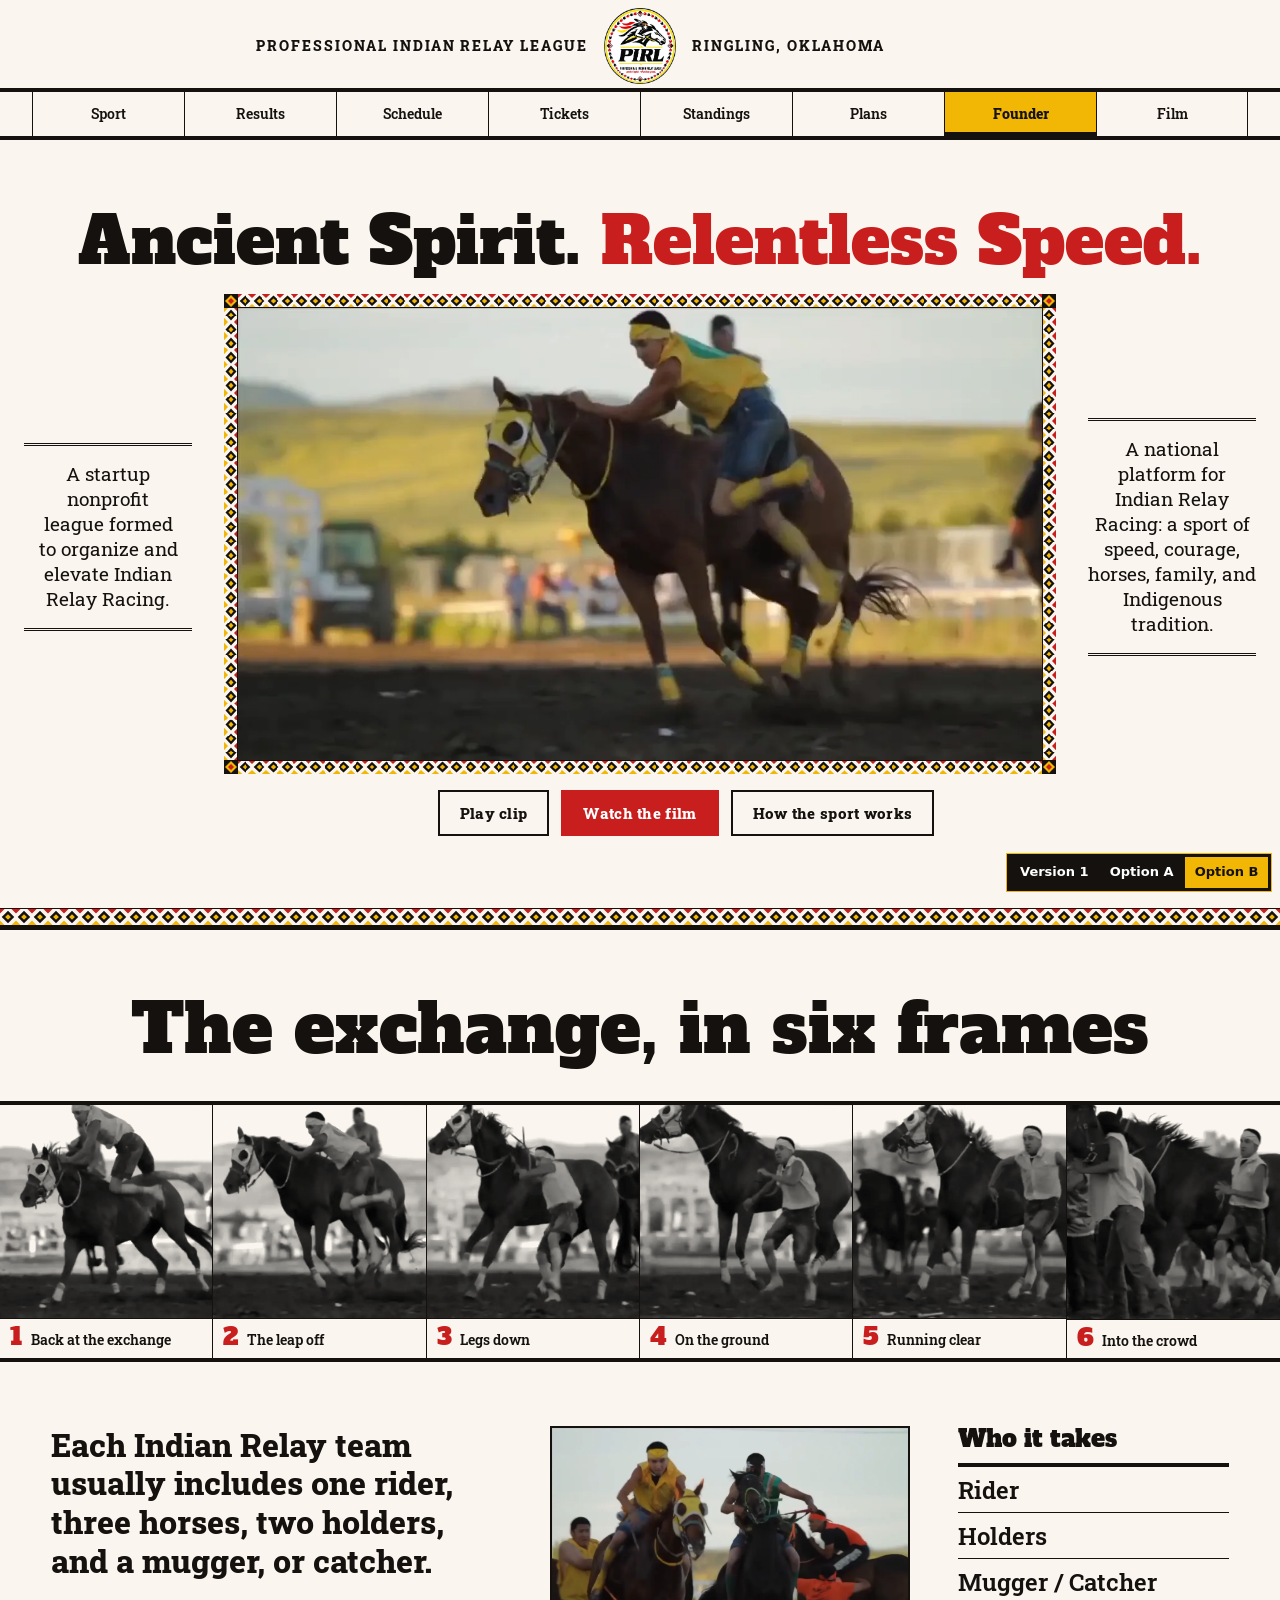
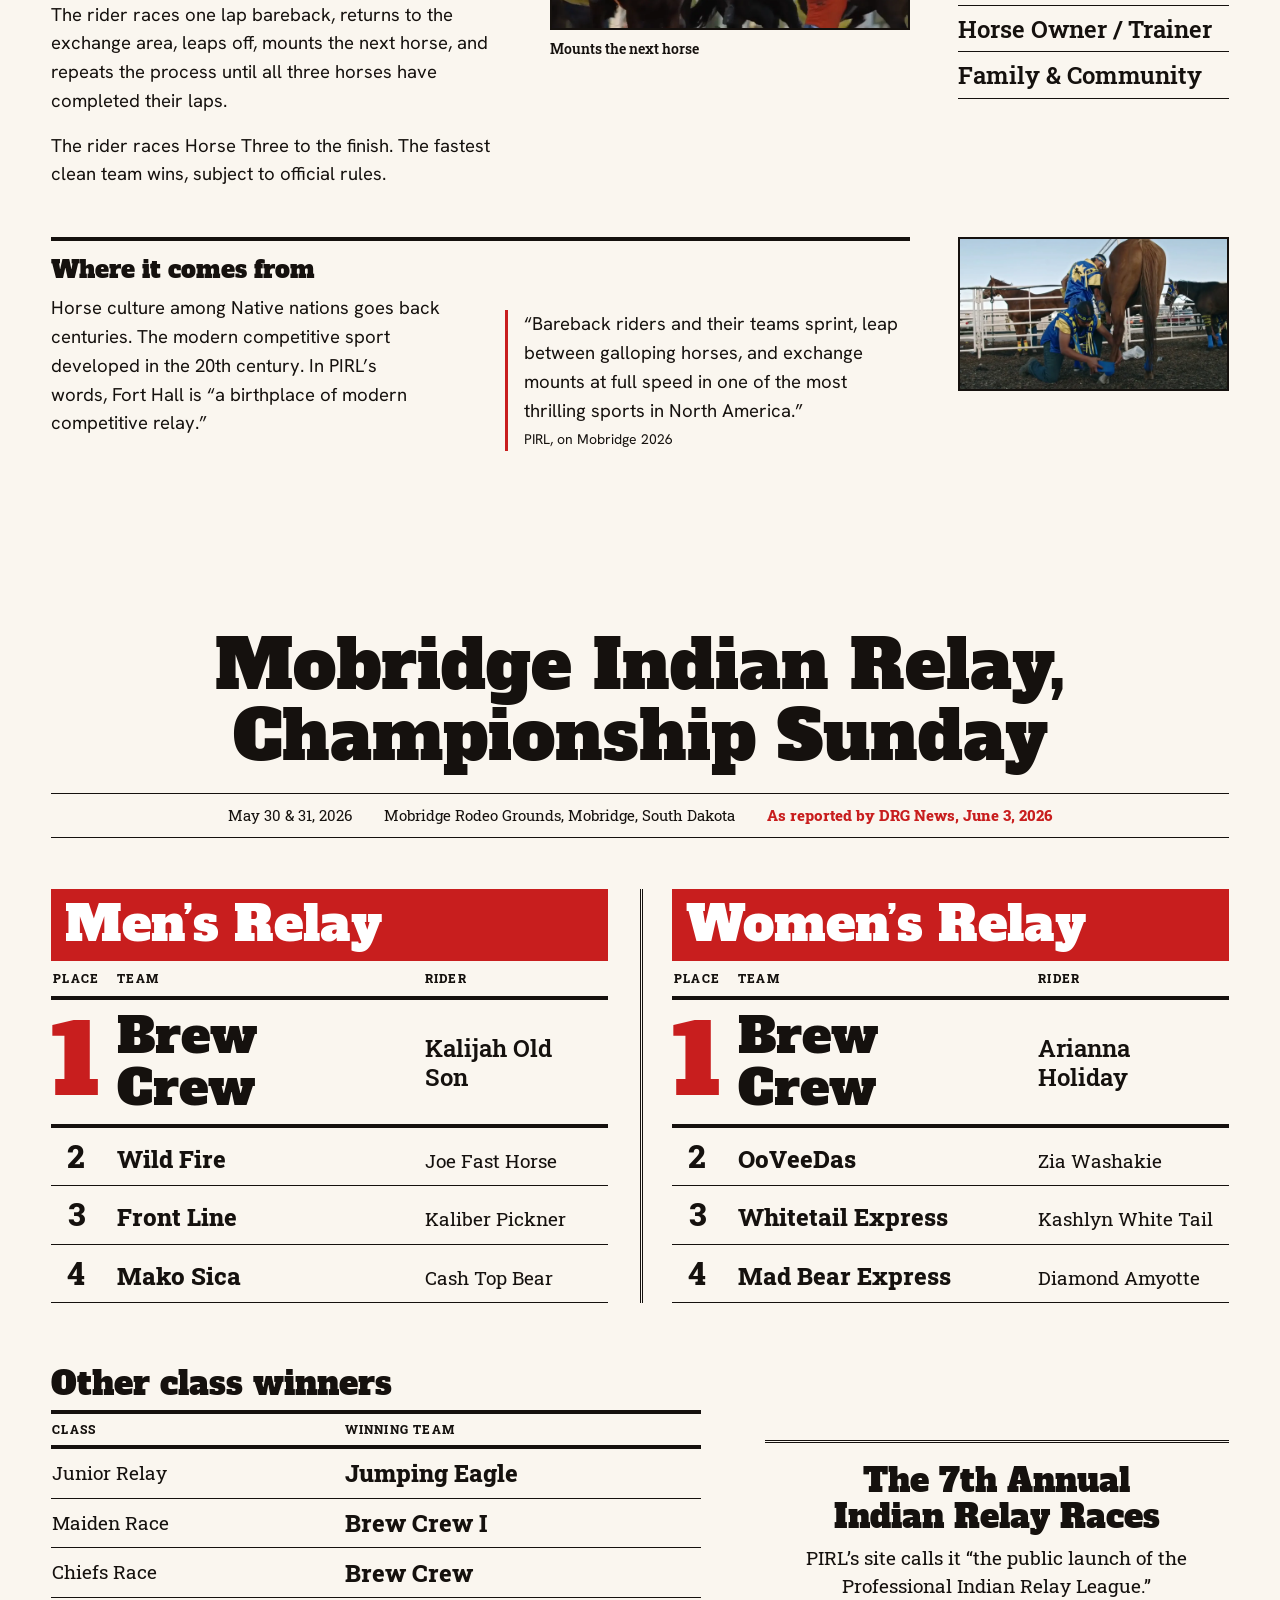
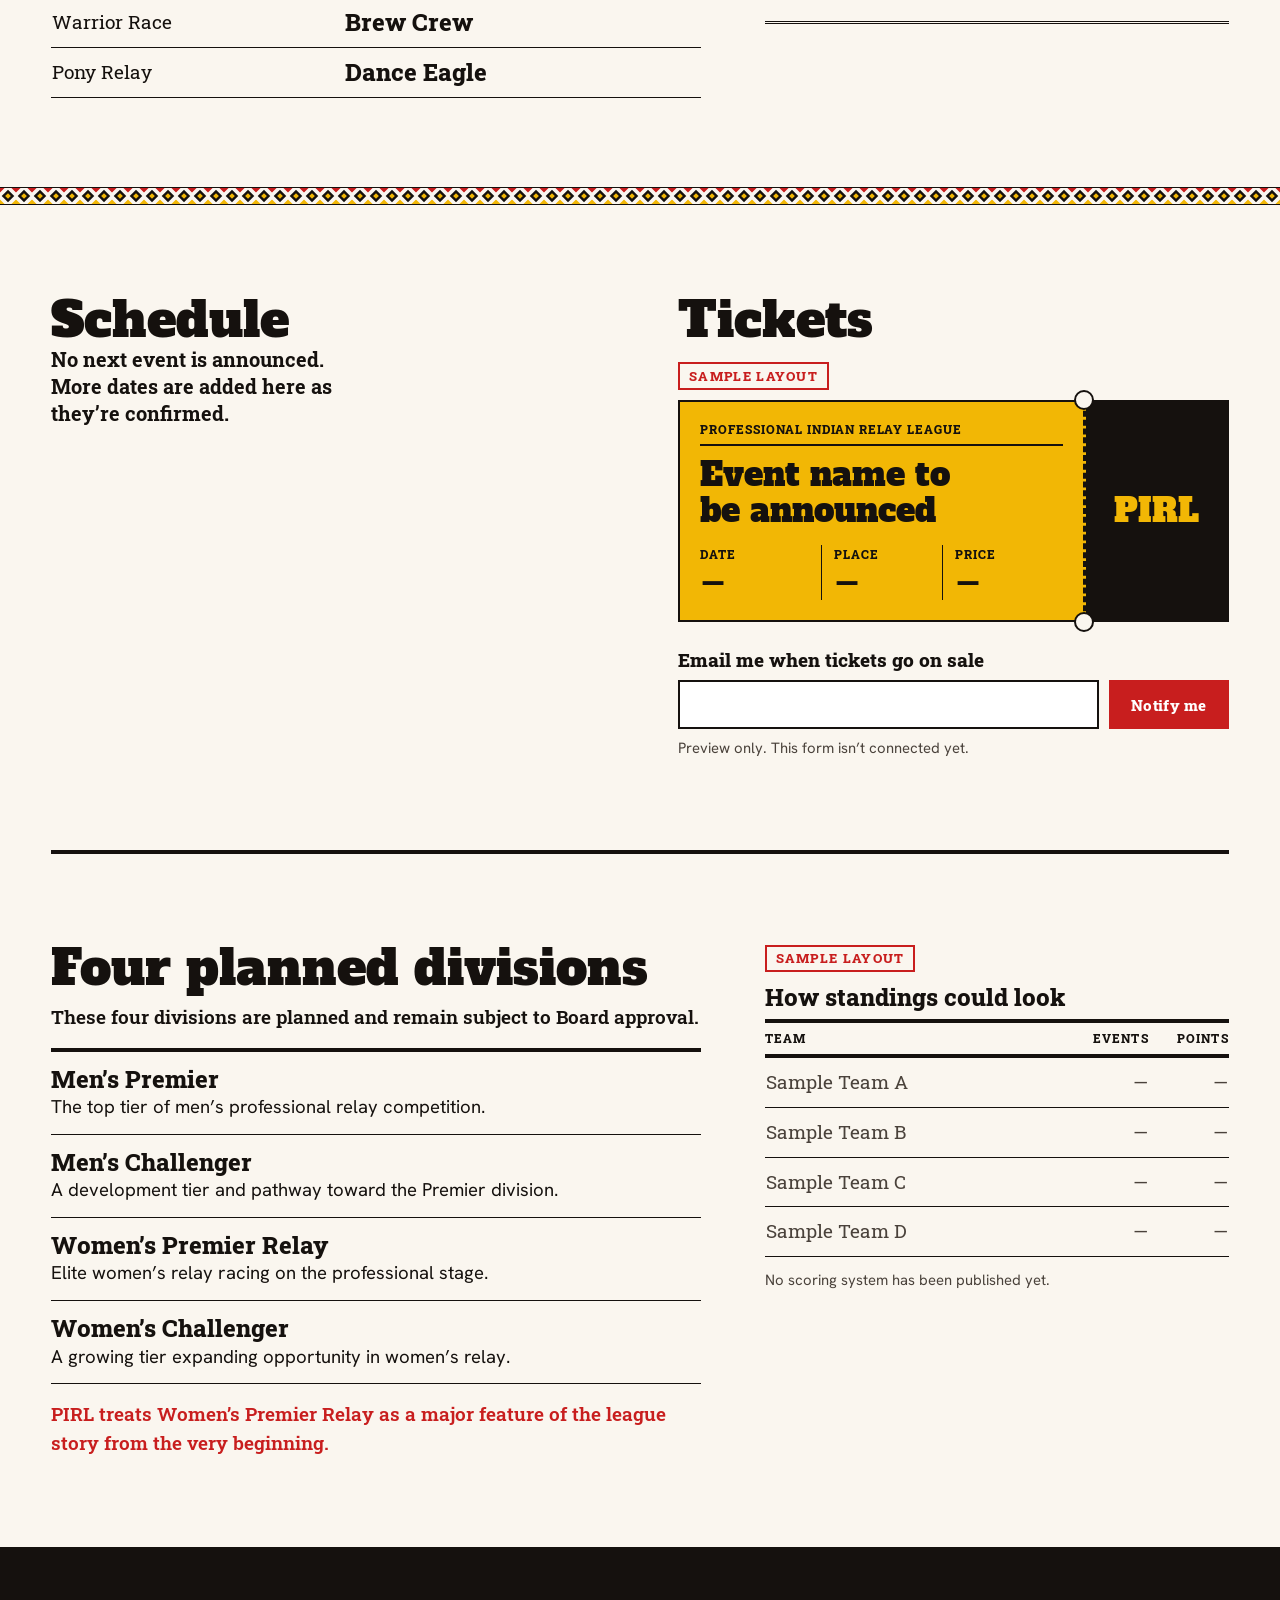
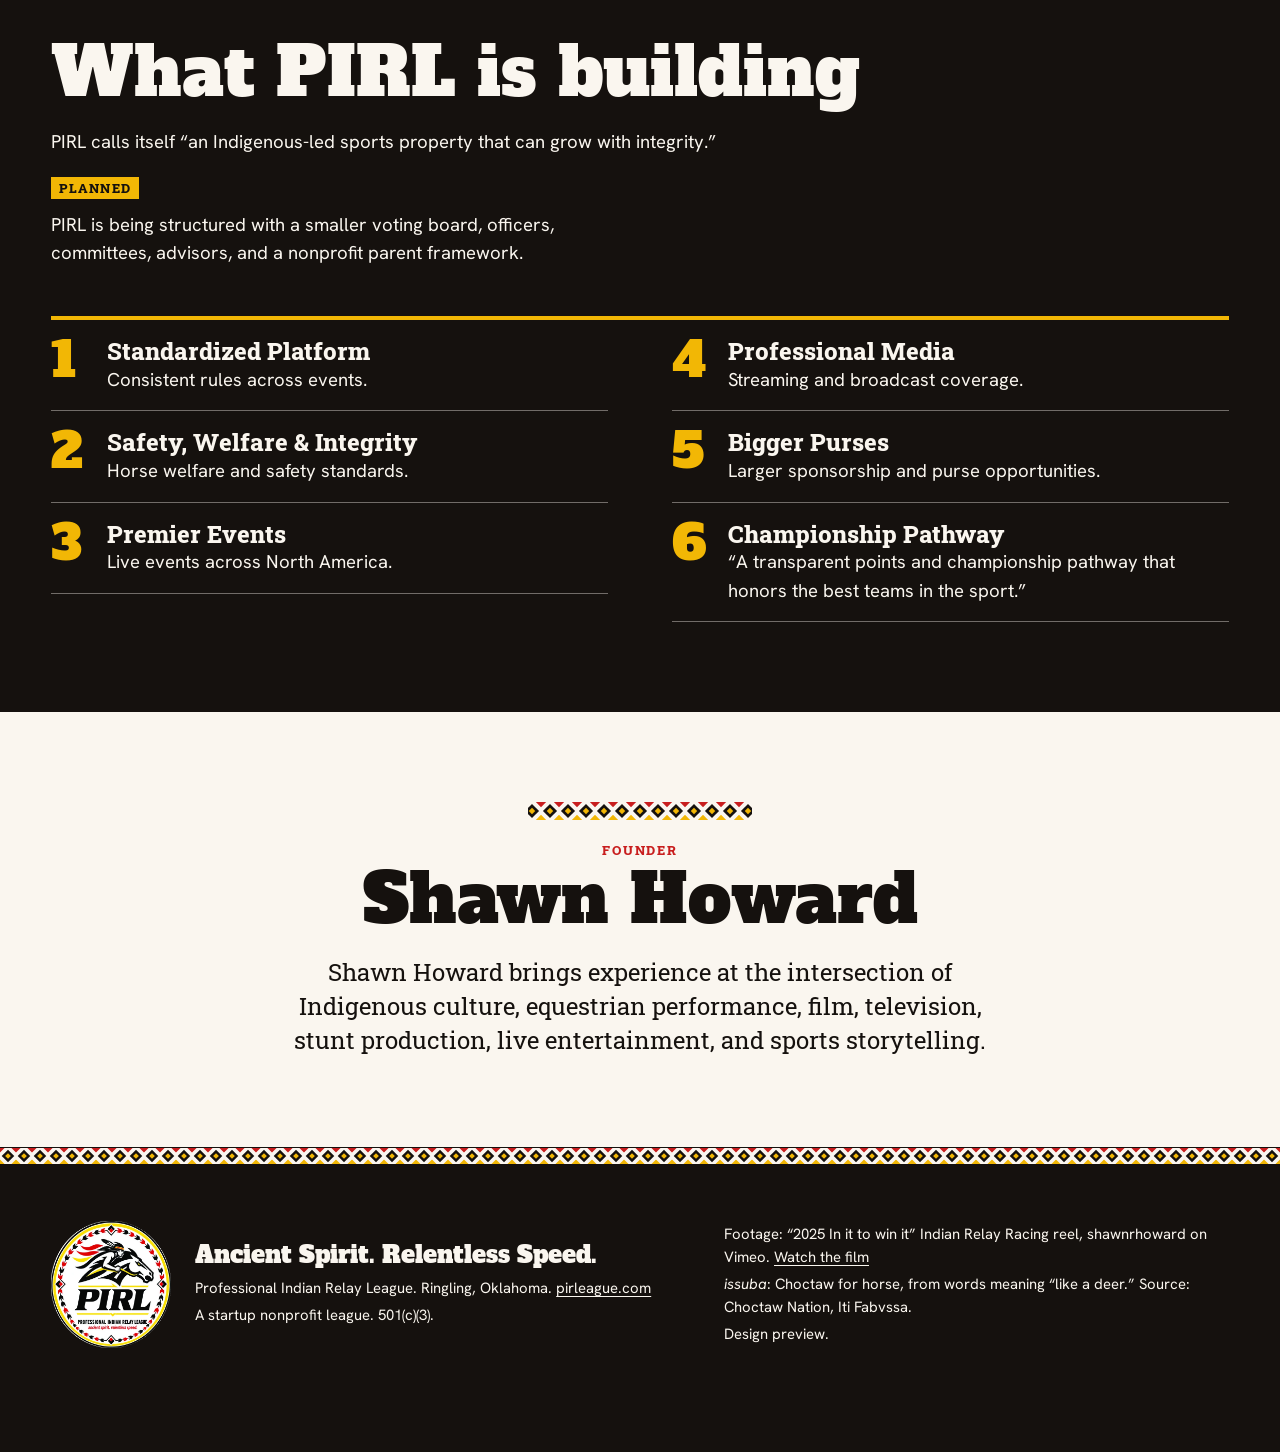
==== option-b/index.html @ 63fad1ff "Add PIRL homepage preview with three design directions - Add Version 1 with the exchange footage in " ====
<!doctype html>
<html lang="en">
<head>
  <meta charset="utf-8">
  <meta name="viewport" content="width=device-width, initial-scale=1">
  <title>Professional Indian Relay League (PIRL): Ancient Spirit. Relentless Speed.</title>
  <meta name="robots" content="noindex,nofollow">
  <meta name="description" content="A startup nonprofit league formed to organize and elevate Indian Relay Racing. Ringling, Oklahoma.">
  <meta name="theme-color" content="#FAF6EF">
  <link rel="preconnect" href="https://fonts.googleapis.com">
  <link rel="preconnect" href="https://fonts.gstatic.com" crossorigin>
  <link href="https://fonts.googleapis.com/css2?family=Alfa+Slab+One&family=Hanken+Grotesk:ital,wght@0,400;0,500;0,700;1,400&family=Roboto+Slab:wght@400;600;800&display=swap" rel="stylesheet">
  <link rel="preload" as="image" href="../assets/img/exchange-leap.webp" type="image/webp">
  <link rel="icon" href="../assets/img/pirl-logo.webp" type="image/webp">
<link rel="stylesheet" href="styles.css">
  <script src="main.js" defer></script>
</head>
<body>
  <a class="skip" href="#main">Skip to the program</a>

  <header class="masthead">
    <p class="masthead__side">Professional Indian Relay League</p>
    <img class="masthead__logo" src="../assets/img/pirl-logo.webp" width="466" height="492"
         alt="PIRL logo: a rider and horse at speed inside a round border of diamonds and chevrons">
    <p class="masthead__side">Ringling, Oklahoma</p>
  </header>

  <nav class="index" aria-label="In this program">
    <ul class="index__list">
      <li><a href="#sport">Sport</a></li>
      <li><a href="#results">Results</a></li>
      <li><a href="#dates">Schedule</a></li>
      <li><a href="#tickets">Tickets</a></li>
      <li><a href="#standings">Standings</a></li>
      <li><a href="#plans">Plans</a></li>
      <li><a href="#founder">Founder</a></li>
      <li><a href="https://vimeo.com/937372652" data-film>Film</a></li>
    </ul>
  </nav>

  <main id="main">

    <!-- HERO: poster. Headline on paper; the band is printed around the frame, never over the image. -->
    <section class="hero" aria-labelledby="hero-title">
      <h1 class="hero__title" id="hero-title">
        <span>Ancient Spirit.</span> <span>Relentless Speed.</span>
      </h1>

      <p class="hero__note hero__note--a">A startup nonprofit league formed to organize and elevate Indian Relay Racing.</p>

      <div class="hero__center">
        <figure class="plate">
          <div class="plate__image">
            <video id="hero-video" width="1280" height="720" muted playsinline preload="none"
                   poster="../assets/img/exchange-leap.webp"
                   data-src-720="../assets/video/exchange-720.mp4"
                   data-src-480="../assets/video/exchange-480.mp4"
                   aria-label="Silent slow-motion clip: a rider in gold leaps off a bay horse with yellow blinkers, runs through the handlers and rises on a fresh horse.">
            </video>
          </div>
        </figure>
        <div class="hero__actions">
          <button type="button" class="btn btn--line" id="video-toggle" hidden>Pause clip</button>
          <a class="btn btn--red" href="https://vimeo.com/937372652" data-film>Watch the film</a>
          <a class="btn btn--line" href="#sport">How the sport works</a>
        </div>
      </div>

      <p class="hero__note hero__note--b">A national platform for Indian Relay Racing: a sport of speed, courage, horses, family, and Indigenous tradition.</p>
    </section>

    <div class="band" aria-hidden="true"></div>

    <!-- SIGNATURE: chronophotography strip. Frames are all from one continuous shot (the cut falls after f16). -->
    <section class="sport" id="sport" aria-labelledby="sport-title">
      <div class="sport__head wrap">
        <h2 id="sport-title">The exchange, <span class="nowrap">in six frames</span></h2>
      </div>

      <ol class="strip" id="strip">
        <li class="strip__cell"><figure>
          <img src="../assets/img/seq/f01.webp" width="960" height="540" decoding="async"
               alt="Rider in a gold vest still on the bay horse, one leg lifting over its back.">
          <figcaption><b>1</b> Back at the exchange</figcaption></figure></li>
        <li class="strip__cell"><figure>
          <img src="../assets/img/seq/f03.webp" width="960" height="540" decoding="async"
               alt="Rider sliding down the near side of the moving horse, body against its shoulder.">
          <figcaption><b>2</b> The leap off</figcaption></figure></li>
        <li class="strip__cell"><figure>
          <img src="../assets/img/seq/f05.webp" width="960" height="540" decoding="async"
               alt="Rider below the horse’s back with both legs reaching for the track.">
          <figcaption><b>3</b> Legs down</figcaption></figure></li>
        <li class="strip__cell"><figure>
          <img src="../assets/img/seq/f08.webp" width="960" height="540" decoding="async"
               alt="Rider on the ground running beside the horse, a hand still near the rein.">
          <figcaption><b>4</b> On the ground</figcaption></figure></li>
        <li class="strip__cell"><figure>
          <img src="../assets/img/seq/f11.webp" width="960" height="540" decoding="async"
               alt="Rider running clear of the bay horse as handlers in gold vests fill the left of the frame.">
          <figcaption><b>5</b> Running clear</figcaption></figure></li>
        <li class="strip__cell"><figure>
          <img src="../assets/img/seq/f15.webp" width="960" height="540" decoding="async"
               alt="Rider running toward a group of handlers gripping another horse in the foreground.">
          <figcaption><b>6</b> Into the crowd</figcaption></figure></li>
      </ol>

      <div class="wrap sport__body">
        <div class="sport__text">
          <p class="lede">Each Indian Relay team usually includes one rider, three horses, two holders, and a mugger, or catcher.</p>
          <p>The rider races one lap bareback, returns to the exchange area, leaps off, mounts the next horse, and repeats the process until all three horses have completed their laps.</p>
          <p>The rider races Horse Three to the finish. The fastest clean team wins, subject to official rules.</p>
        </div>

        <figure class="sport__remount">
          <img src="../assets/img/exchange-remount.webp" width="1280" height="720" loading="lazy" decoding="async"
               alt="Rider in gold up on a fresh horse with handlers around the rider and a second team in green alongside.">
          <figcaption>Mounts the next horse</figcaption>
        </figure>

        <div class="roles">
          <h3>Who it takes</h3>
          <ul>
            <li>Rider</li>
            <li>Holders</li>
            <li>Mugger / Catcher</li>
            <li>Horse Owner / Trainer</li>
            <li>Family &amp; Community</li>
          </ul>
        </div>

        <figure class="sport__spot">
          <img src="../assets/img/handlers-wrap.webp" width="1280" height="720" loading="lazy" decoding="async"
               alt="Two handlers in blue and yellow wrapping a horse’s leg at the rails.">
        </figure>

        <div class="history">
          <h3>Where it comes from</h3>
          <p>Horse culture among Native nations goes back centuries. The modern competitive sport developed in the 20th century. In PIRL’s words, Fort Hall is “a birthplace of modern competitive relay.”</p>
        <blockquote class="sport__quote">
          <p>“Bareback riders and their teams sprint, leap between galloping horses, and exchange mounts at full speed in one of the most thrilling sports in North&nbsp;America.”</p>
          <footer>PIRL, on Mobridge 2026</footer>
        </blockquote>
        </div>
      </div>
    </section>

    <!-- RESULTS. PLACEHOLDER below: team and rider spellings need client confirmation. -->
    <section class="results" id="results" aria-labelledby="results-title">
      <div class="wrap">
        <h2 class="results__title" id="results-title"><span class="nowrap">Mobridge Indian Relay,</span> <span class="nowrap">Championship Sunday</span></h2>
        <p class="results__line">
          <span>May 30 &amp; 31, 2026</span>
          <span>Mobridge Rodeo Grounds, Mobridge, South&nbsp;Dakota</span>
          <strong>As reported by DRG News, June&nbsp;3,&nbsp;2026</strong>
        </p>

        <div class="form-grid">
          <!-- PLACEHOLDER: spellings need client confirmation -->
          <table class="form">
            <caption>Men’s Relay<span class="vh">, as reported by DRG News, June 3, 2026</span></caption>
            <thead><tr><th scope="col">Place</th><th scope="col">Team</th><th scope="col">Rider</th></tr></thead>
            <tbody>
              <tr class="form__win"><td>1</td><th scope="row">Brew Crew</th><td>Kalijah Old Son</td></tr>
              <tr><td>2</td><th scope="row">Wild Fire</th><td>Joe Fast Horse</td></tr>
              <tr><td>3</td><th scope="row">Front Line</th><td>Kaliber Pickner</td></tr>
              <tr><td>4</td><th scope="row">Mako Sica</th><td>Cash Top Bear</td></tr>
            </tbody>
          </table>

          <!-- PLACEHOLDER: spellings need client confirmation -->
          <table class="form">
            <caption>Women’s Relay<span class="vh">, as reported by DRG News, June 3, 2026</span></caption>
            <thead><tr><th scope="col">Place</th><th scope="col">Team</th><th scope="col">Rider</th></tr></thead>
            <tbody>
              <tr class="form__win"><td>1</td><th scope="row">Brew Crew</th><td>Arianna Holiday</td></tr>
              <tr><td>2</td><th scope="row">OoVeeDas</th><td>Zia Washakie</td></tr>
              <tr><td>3</td><th scope="row">Whitetail Express</th><td>Kashlyn White Tail</td></tr>
              <tr><td>4</td><th scope="row">Mad Bear Express</th><td>Diamond Amyotte</td></tr>
            </tbody>
          </table>
        </div>

        <div class="results__more">
          <!-- PLACEHOLDER: spellings need client confirmation -->
          <table class="classes">
            <caption>Other class winners<span class="vh">, as reported by DRG News, June 3, 2026</span></caption>
            <thead><tr><th scope="col">Class</th><th scope="col">Winning team</th></tr></thead>
            <tbody>
              <tr><th scope="row">Junior Relay</th><td>Jumping Eagle</td></tr>
              <tr><th scope="row">Maiden Race</th><td>Brew Crew I</td></tr>
              <tr><th scope="row">Chiefs Race</th><td>Brew Crew</td></tr>
              <tr><th scope="row">Warrior Race</th><td>Brew Crew</td></tr>
              <tr><th scope="row">Pony Relay</th><td>Dance Eagle</td></tr>
            </tbody>
          </table>
          <aside class="meet" aria-label="About the Mobridge event">
            <p class="meet__name">The 7th Annual Indian Relay&nbsp;Races</p>
            <p>PIRL’s site calls it “the public launch of the Professional Indian Relay&nbsp;League.”</p>
          </aside>
        </div>
      </div>
    </section>

    <div class="band" aria-hidden="true"></div>

    <div class="wrap card-row">
      <!-- SCHEDULE: no upcoming event exists. Mobridge lives under Results. -->
      <section class="dates" id="dates" aria-labelledby="dates-title">
        <h2 id="dates-title">Schedule</h2>
        <!-- PLACEHOLDER: no next event is announced -->
        <p class="dates__none">No next event is announced. More dates are added here as they’re confirmed.</p>
      </section>

      <section class="tickets" id="tickets" aria-labelledby="tickets-title">
        <h2 id="tickets-title">Tickets</h2>
        <p class="tag">Sample layout</p>
        <!-- PLACEHOLDER: ticket tiers and prices do not exist; this stub is layout only -->
        <div class="stub" role="group" aria-label="Sample ticket stub, layout only">
          <div class="stub__main">
            <p class="stub__league">Professional Indian Relay League</p>
            <p class="stub__event">Event name to be announced</p>
            <dl class="stub__fields">
              <div><dt>Date</dt><dd>—</dd></div>
              <div><dt>Place</dt><dd>—</dd></div>
              <div><dt>Price</dt><dd>—</dd></div>
            </dl>
          </div>
          <div class="stub__tear">
            <p class="stub__mark">PIRL</p>
          </div>
        </div>

        <!-- PLACEHOLDER: connect this form server-side, with reCAPTCHA v3 added alongside the honeypot -->
        <form class="notify" id="notify" action="#tickets">
          <label for="notify-email">Email me when tickets go on sale</label>
          <div class="notify__row">
            <input id="notify-email" name="email" type="email" autocomplete="email" inputmode="email" required aria-describedby="notify-note">
            <button class="btn btn--red" type="button" id="notify-send">Notify me</button>
          </div>
          <div class="hp" aria-hidden="true">
            <label for="notify-website">Leave this field empty</label>
            <input id="notify-website" name="website" type="text" tabindex="-1" autocomplete="off">
          </div>
          <p class="fine" id="notify-note">Preview only. This form isn’t connected yet.</p>
          <p class="notify__status" id="notify-status" role="status"></p>
        </form>
      </section>
    </div>

    <section class="standings" id="standings" aria-labelledby="standings-title">
      <div class="wrap standings__grid">
        <div class="standings__divs">
          <h2 id="standings-title">Four planned divisions</h2>
          <p class="standings__intro">These four divisions are planned and remain subject to Board approval.</p>
          <ul class="divisions">
            <li><strong>Men’s Premier</strong> The top tier of men’s professional relay competition.</li>
            <li><strong>Men’s Challenger</strong> A development tier and pathway toward the Premier division.</li>
            <li><strong>Women’s Premier Relay</strong> Elite women’s relay racing on the professional stage.</li>
            <li><strong>Women’s Challenger</strong> A growing tier expanding opportunity in women’s relay.</li>
          </ul>
          <p class="standings__feature">PIRL treats Women’s Premier Relay as a major feature of the league story from the very beginning.</p>
        </div>

        <div class="standings__sample">
          <p class="tag">Sample layout</p>
          <!-- PLACEHOLDER: no standings exist; sample teams and dashes only -->
          <table class="ledger">
            <caption>How standings could look</caption>
            <thead><tr><th scope="col">Team</th><th scope="col">Events</th><th scope="col">Points</th></tr></thead>
            <tbody>
              <tr><th scope="row">Sample Team A</th><td>—</td><td>—</td></tr>
              <tr><th scope="row">Sample Team B</th><td>—</td><td>—</td></tr>
              <tr><th scope="row">Sample Team C</th><td>—</td><td>—</td></tr>
              <tr><th scope="row">Sample Team D</th><td>—</td><td>—</td></tr>
            </tbody>
          </table>
          <p class="fine">No scoring system has been published yet.</p>
        </div>
      </div>
    </section>

    <section class="plans" id="plans" aria-labelledby="plans-title">
      <div class="wrap">
        <div class="plans__head">
          <h2 id="plans-title">What PIRL is building</h2>
          <p class="plans__lead">PIRL calls itself “an Indigenous-led sports property that can grow with&nbsp;integrity.”</p>
          <p class="stamp stamp--light">Planned</p>
          <p>PIRL is being structured with a smaller voting board, officers, committees, advisors, and a nonprofit parent framework.</p>
        </div>
        <ol class="card">
          <li><h3>Standardized Platform</h3><p>Consistent rules across events.</p></li>
          <li><h3>Safety, Welfare &amp; Integrity</h3><p>Horse welfare and safety standards.</p></li>
          <li><h3>Premier Events</h3><p>Live events across North America.</p></li>
          <li><h3>Professional Media</h3><p>Streaming and broadcast coverage.</p></li>
          <li><h3>Bigger Purses</h3><p>Larger sponsorship and purse opportunities.</p></li>
          <li><h3>Championship Pathway</h3><p>“A transparent points and championship pathway that honors the best teams in the sport.”</p></li>
        </ol>
      </div>
    </section>

    <section class="founder" id="founder" aria-labelledby="founder-title">
      <div class="wrap founder__inner">
        <div class="founder__rule" aria-hidden="true"></div>
        <p class="founder__role">Founder</p>
        <h2 id="founder-title">Shawn Howard</h2>
        <p class="founder__bio">Shawn Howard brings experience at the intersection of Indigenous culture, equestrian performance, film, television, stunt production, live entertainment, and sports storytelling.</p>
        <!-- PLACEHOLDER: founder heritage story, pending Shawn Howard's confirmation -->
      </div>
    </section>
  </main>

  <div class="band" aria-hidden="true"></div>

  <footer class="foot">
    <div class="wrap foot__grid">
      <img class="foot__logo" src="../assets/img/pirl-logo.webp" width="466" height="492" loading="lazy" decoding="async" alt="PIRL logo">
      <div>
        <p class="foot__tag">Ancient Spirit. Relentless Speed.</p>
        <p>Professional Indian Relay League. Ringling, Oklahoma. <a href="https://pirleague.com">pirleague.com</a></p>
        <!-- PLACEHOLDER: 501(c)(3) status per IRS record, needs client confirmation. Do not print EIN or PO box. -->
        <p>A startup nonprofit league. 501(c)(3).</p>
      </div>
      <div class="foot__credit">
        <p>Footage: “2025 In it to win it” Indian Relay Racing reel, shawnrhoward on Vimeo. <a href="https://vimeo.com/937372652" data-film>Watch the film</a></p>
        <!-- PLACEHOLDER: word and spelling need review by the Choctaw Nation language department or Shawn Howard -->
        <p><i lang="cho">issuba</i>: Choctaw for horse, from words meaning “like a deer.” Source: Choctaw Nation, Iti Fabvssa.</p>
        <p>Design preview.</p>
      </div>
    </div>
  </footer>

  <dialog class="film" id="film" aria-label="Film: 2025 In it to win it, Indian Relay Racing">
    <div class="film__box">
      <div class="film__bar">
        <p>2025 In it to win it “Indian Relay Racing”</p>
        <button type="button" class="film__close" id="film-close">Close film</button>
      </div>
      <div class="film__frame" id="film-frame"></div>
    </div>
  </dialog>
<!-- REMOVE AT LAUNCH: option switcher -->
<style class="pv-style">html{scroll-padding-bottom:6rem}.foot{padding-bottom:6.5rem}.pv-switch a:focus-visible{outline:2px solid #faf6ef;outline-offset:-2px;box-shadow:inset 0 0 0 4px #15110e}</style>
<nav class="pv-switch" aria-label="Design options" style="position:fixed;right:8px;bottom:8px;z-index:9999;display:flex;flex-wrap:wrap;gap:2px;max-width:calc(100vw - 16px);padding:3px;background:#15110e;border:1px solid #f2b705"><a href="../" style="color:#fff;background:transparent;padding:.45rem .6rem;min-height:24px;text-decoration:none;font:600 13px/1.3 system-ui,sans-serif">Version 1</a><a href="../option-a/" style="color:#fff;background:transparent;padding:.45rem .6rem;min-height:24px;text-decoration:none;font:600 13px/1.3 system-ui,sans-serif">Option A</a><a href="../option-b/" aria-current="page" style="color:#15110e;background:#f2b705;padding:.45rem .6rem;min-height:24px;text-decoration:none;font:600 13px/1.3 system-ui,sans-serif">Option B</a></nav>
<!-- /REMOVE AT LAUNCH -->
</body>
</html>
---- option-b/styles.css ----
/* PIRL Option B: The Race Program.
   One paper, one black, two spot inks. Nothing else. */

:root {
  --paper: #FAF6EF;
  --ink: #15110E;
  --red: #C81E1E;       /* 5.3:1 on paper */
  --gold: #F2B705;
  --ink-2: #4A423B;     /* secondary text, 8.9:1 on paper */

  --display: 'Alfa Slab One', Rockwell, 'Roboto Slab', Georgia, serif;
  --slab: 'Roboto Slab', Rockwell, Georgia, serif;
  --sans: 'Hanken Grotesk', system-ui, -apple-system, 'Segoe UI', sans-serif;

  --step--1: clamp(.875rem, .85rem + .1vw, .9375rem);
  --step-0: clamp(1.0625rem, 1rem + .2vw, 1.1875rem);
  --step-1: clamp(1.25rem, 1.15rem + .4vw, 1.5rem);
  --step-2: clamp(1.5rem, 1.3rem + .9vw, 2.125rem);
  --step-3: clamp(2rem, 1.5rem + 2vw, 3.25rem);
  --step-4: clamp(2.25rem, 1.4rem + 3.6vw, 5.5rem);

  --gutter: clamp(1.25rem, 4vw, 3.5rem);
  --section: clamp(3.5rem, 7vw, 6.5rem);
  --rule: 1px solid var(--ink);
  --rule-heavy: 4px solid var(--ink);

  --band: 14px;
  --head-h: 0px;
  --focus: var(--ink);

  /* Band tile: 28 x 28, repeats along the edge. Half-diamonds meet at the tile seams. */
  --tile: url("data:image/svg+xml,%3Csvg xmlns='http://www.w3.org/2000/svg' width='28' height='28'%3E%3Cpath fill='%23C81E1E' d='M0 0h8L0 8zM28 0h-8l8 8z'/%3E%3Cpath fill='%23F2B705' d='M0 28h8l-8-8zM28 28h-8l8-8z'/%3E%3Cpath fill='%2315110E' d='M14 3l11 11-11 11L3 14z'/%3E%3Cpath fill='%23F2B705' d='M14 9l5 5-5 5-5-5z'/%3E%3C/svg%3E");

  /* Same vocabulary as a 9-slice for border-image: corners, then edges (84 x 84). */
  --frame: url("data:image/svg+xml,%3Csvg xmlns='http://www.w3.org/2000/svg' xmlns:x='http://www.w3.org/1999/xlink' width='84' height='84' viewBox='0 0 84 84'%3E%3Cdefs%3E%3Cg id='t'%3E%3Cpath fill='%23C81E1E' d='M0 0h8L0 8zM28 0h-8l8 8z'/%3E%3Cpath fill='%23F2B705' d='M0 28h8l-8-8zM28 28h-8l8-8z'/%3E%3Cpath fill='%2315110E' d='M14 3l11 11-11 11L3 14z'/%3E%3Cpath fill='%23F2B705' d='M14 9l5 5-5 5-5-5z'/%3E%3C/g%3E%3Cg id='c'%3E%3Cpath fill='%2315110E' d='M0 0h28v28H0z'/%3E%3Cpath fill='%23F2B705' d='M14 2l12 12-12 12L2 14z'/%3E%3Cpath fill='%23C81E1E' d='M14 8l6 6-6 6-6-6z'/%3E%3C/g%3E%3C/defs%3E%3Cuse href='%23c'/%3E%3Cuse href='%23c' x='56'/%3E%3Cuse href='%23c' y='56'/%3E%3Cuse href='%23c' x='56' y='56'/%3E%3Cuse href='%23t' x='28'/%3E%3Cuse href='%23t' x='28' y='56'/%3E%3Cuse href='%23t' transform='translate(28 28) rotate(90)'/%3E%3Cuse href='%23t' transform='translate(84 28) rotate(90)'/%3E%3C/svg%3E");
}

*, *::before, *::after { box-sizing: border-box; }

html {
  -webkit-text-size-adjust: 100%;
  scroll-padding-top: 1rem;
}
html:has(dialog[open]) { overflow: hidden; }

@media (prefers-reduced-motion: no-preference) {
  html { scroll-behavior: smooth; }
}

body {
  margin: 0;
  background: var(--paper);
  color: var(--ink);
  font-family: var(--sans);
  font-size: var(--step-0);
  line-height: 1.55;
  font-synthesis: none;
  -webkit-font-smoothing: antialiased;
}

[hidden] { display: none !important; }

img, video { display: block; max-width: 100%; height: auto; }
h1, h2, h3, p, dl, dd, ul, ol, figure, blockquote { margin: 0; padding: 0; }
ul, ol { list-style: none; }
table { border-collapse: collapse; width: 100%; }
th { font-weight: inherit; text-align: left; }
p { text-wrap: pretty; }

h1, h2 {
  font-family: var(--display);
  font-weight: 400;
  line-height: 1.04;
  text-wrap: balance;
}

a { color: inherit; text-underline-offset: .18em; }

:focus-visible {
  outline: 3px solid var(--focus);
  outline-offset: 3px;
  border-radius: 1px;
}

.wrap {
  width: min(100% - 2 * var(--gutter), 1680px);
  margin-inline: auto;
}

.vh {
  position: absolute;
  width: 1px; height: 1px;
  overflow: hidden;
  clip-path: inset(50%);
  white-space: nowrap;
}

@media (min-width: 40rem) { .nowrap { white-space: nowrap; } }

.skip {
  position: absolute;
  left: 50%;
  top: .5rem;
  z-index: 20;
  transform: translate(-50%, -200%);
  padding: .75rem 1.25rem;
  background: var(--ink);
  color: var(--paper);
  font-weight: 700;
}
.skip:focus { transform: translate(-50%, 0); }

/* ---------- Printed furniture ---------- */

.band {
  height: 18px;
  background: var(--tile) left center / auto 100% repeat-x;
  background-repeat: round no-repeat;
  border-block: var(--rule);
}

.tag {
  display: inline-block;
  padding: .1rem .55rem;
  border: 2px solid var(--red);
  color: var(--red);
  font-family: var(--slab);
  font-size: .8125rem;
  font-weight: 800;
  letter-spacing: .1em;
  text-transform: uppercase;
}

.stamp {
  display: inline-block;
  padding: .05rem .5rem;
  background: var(--ink);
  color: var(--paper);
  font-family: var(--slab);
  font-size: .8125rem;
  font-weight: 800;
  letter-spacing: .1em;
  text-transform: uppercase;
}

.fine {
  font-size: var(--step--1);
  color: var(--ink-2);
}

.btn {
  display: inline-flex;
  align-items: center;
  justify-content: center;
  min-height: 46px;
  padding: .5rem 1.25rem;
  border: 2px solid var(--ink);
  background: transparent;
  color: var(--ink);
  font-family: var(--slab);
  font-size: .9375rem;
  font-weight: 800;
  letter-spacing: .02em;
  text-decoration: none;
  cursor: pointer;
  transition: background-color 150ms ease, color 150ms ease;
}
.btn--line:hover { background: var(--ink); color: var(--paper); }
.btn--red { background: var(--red); border-color: var(--red); color: #fff; }
.btn--red:hover { background: var(--ink); border-color: var(--ink); }

/* ---------- Masthead and index ---------- */

.masthead {
  display: grid;
  grid-template-columns: 1fr auto 1fr;
  align-items: center;
  gap: 1rem;
  padding: .75rem var(--gutter) .5rem;
}
.masthead__logo { width: 72px; height: auto; }
.masthead__side {
  font-family: var(--slab);
  font-size: .75rem;
  font-weight: 800;
  line-height: 1.25;
  letter-spacing: .08em;
  text-transform: uppercase;
  text-wrap: balance;
}
.masthead__side:first-child { text-align: right; }

.index {
  border-block: var(--rule-heavy);
  background: var(--paper);
}
.index__list {
  display: grid;
  grid-template-columns: repeat(4, 1fr);
}
.index a {
  display: flex;
  align-items: center;
  justify-content: center;
  min-height: 44px;
  padding-inline: .25rem;
  font-family: var(--slab);
  font-size: .875rem;
  font-weight: 600;
  text-decoration: none;
  transition: background-color 150ms ease, color 150ms ease;
}
.index li + li { border-inline-start: var(--rule); }
.index li:nth-child(5) { border-inline-start: 0; }
.index li:nth-child(n+5) { border-block-start: var(--rule); }
.index a:hover { background: var(--ink); color: var(--paper); }
.index a[aria-current] { background: var(--gold); box-shadow: inset 0 -4px 0 var(--ink); font-weight: 800; }
.index a[aria-current]:hover { background: var(--ink); }
.index a:focus-visible { outline-offset: -5px; }
.index a:hover:focus-visible { outline-color: var(--gold); }

/* ---------- Hero poster ---------- */

.hero {
  --plate-w: 100%;
  display: grid;
  justify-items: center;
  align-content: center;
  gap: 1rem;
  min-height: min(100vh - var(--head-h), 1000px - var(--head-h));
  min-height: calc(min(100svh, 1000px) - var(--head-h));
  padding: 1.25rem var(--gutter) 1.5rem;
  text-align: center;
}

.hero__title {
  font-size: max(2.25rem, 9.6vw);
  line-height: 1.02;
}
.hero__title span { display: block; }
.hero__title span:last-child { color: var(--red); }

.hero__note {
  max-width: 34ch;
  font-size: var(--step-0);
  line-height: 1.4;
  font-family: var(--slab);
  text-wrap: balance;
}

.hero__center { width: 100%; display: grid; justify-items: center; gap: 1rem; }

/* Band sits in the border box, the image in the content box: it cannot cross the picture. */
.plate {
  width: var(--plate-w);
  max-width: calc(1280px + 2 * var(--band));
  border: var(--band) solid var(--ink);
  border-image: var(--frame) 28 round;
}
.plate__image {
  background: #0b0908;
  aspect-ratio: 16 / 9;
  outline: 1px solid var(--ink);
}
.plate video {
  width: 100%;
  height: 100%;
  object-fit: cover;
}

.hero__actions {
  display: flex;
  flex-wrap: wrap;
  justify-content: center;
  gap: .625rem;
}
.hero__actions .btn { flex: 0 1 auto; }

/* ---------- Results ---------- */

.results { padding-block: var(--section); }

.results__title {
  font-size: max(2rem, min(6.9vw, 2.5rem));
  text-align: center;
}

.results__line {
  display: flex;
  flex-wrap: wrap;
  justify-content: center;
  gap: .25rem 2rem;
  margin-block: 1.25rem clamp(2rem, 4vw, 3.5rem);
  padding-block: .625rem;
  border-block: var(--rule);
  font-family: var(--slab);
  font-size: var(--step--1);
  text-align: center;
}
.results__line strong { font-weight: 800; color: var(--red); }

.form-grid {
  display: grid;
  gap: clamp(2rem, 4vw, 3rem);
}

.form { font-family: var(--slab); }
.form caption {
  padding: .5rem .875rem .625rem;
  background: var(--red);
  color: #fff;
  font-family: var(--display);
  font-size: var(--step-3);
  line-height: 1.1;
  text-align: left;
}
.form thead th {
  padding: .5rem .5rem;
  border-block-end: var(--rule-heavy);
  font-size: .75rem;
  font-weight: 800;
  letter-spacing: .1em;
  text-transform: uppercase;
}
.form thead th:first-child { width: 3.25rem; padding-inline-start: 0; text-align: center; }
.form tbody td, .form tbody th {
  padding: .75rem .5rem;
  border-block-end: var(--rule);
  vertical-align: baseline;
  font-size: var(--step-0);
}
.form tbody td:first-child {
  padding-inline-start: 0;
  text-align: center;
  font-weight: 800;
  font-size: var(--step-2);
  line-height: 1;
}
.form tbody th { font-weight: 800; font-size: var(--step-1); line-height: 1.2; }
.form tbody td:last-child { line-height: 1.25; }

.form__win td:first-child {
  font-family: var(--display);
  font-size: clamp(3.25rem, 2rem + 5vw, 6.5rem) !important;
  color: var(--red);
}
.form .form__win th {
  font-family: var(--display);
  font-weight: 400;
  font-size: var(--step-3);
  line-height: 1.05;
}
.form .form__win td:last-child { font-size: var(--step-1); font-weight: 600; }
.form .form__win > * { border-block-end: var(--rule-heavy); vertical-align: middle; padding-block: .625rem; }

.results__more {
  display: grid;
  gap: 2.5rem;
  margin-block-start: clamp(2.5rem, 5vw, 4rem);
}

.classes caption {
  padding-block-end: .5rem;
  font-family: var(--display);
  font-size: var(--step-2);
  line-height: 1.1;
  text-align: left;
}
.classes thead th {
  padding-block: .375rem;
  border-block: var(--rule-heavy);
  font-family: var(--slab);
  font-size: .75rem;
  font-weight: 800;
  letter-spacing: .1em;
  text-transform: uppercase;
}
.classes tbody th, .classes tbody td {
  padding-block: .625rem;
  padding-inline-end: 1rem;
  border-block-end: var(--rule);
  font-family: var(--slab);
}
.classes tbody td { font-weight: 800; font-size: var(--step-1); line-height: 1.2; }
.classes th:first-child { width: 48%; }

.meet {
  align-self: center;
  padding-block: 1.25rem;
  border-block: 3px double var(--ink);
  text-align: center;
  font-family: var(--slab);
}
.meet__name {
  margin-block-end: .5rem;
  font-family: var(--display);
  font-size: var(--step-2);
  line-height: 1.12;
  text-wrap: balance;
}

/* ---------- Sport and the chronophotography strip ---------- */

.sport { padding-block-end: var(--section); border-block-start: var(--rule-heavy); }

.sport__head { padding-block: clamp(2.5rem, 5vw, 4rem) clamp(1.5rem, 3vw, 2.25rem); }
.sport__head h2 { font-size: var(--step-4); text-align: center; }

.strip {
  display: grid;
  grid-template-columns: repeat(2, 1fr);
  width: min(100%, 1920px);
  margin-inline: auto;
  border-block: var(--rule-heavy);
}
.strip__cell { border-inline-end: var(--rule); border-block-end: var(--rule); }
.strip__cell:nth-child(2n) { border-inline-end: 0; }
.strip__cell:nth-last-child(-n+2) { border-block-end: 0; }

/* Printed as one ink on the paper: grayscale multiplied down, same crop on every frame. */
.strip img {
  width: 100%;
  height: auto;
  aspect-ratio: 1;
  object-fit: cover;
  object-position: 60% 50%;
  filter: grayscale(1) brightness(1.18) contrast(1.08);
  mix-blend-mode: multiply;
}
.strip figcaption {
  display: flex;
  align-items: baseline;
  gap: .5rem;
  padding: .375rem .625rem .5rem;
  border-block-start: var(--rule);
  font-family: var(--slab);
  font-size: .875rem;
  font-weight: 600;
  line-height: 1.25;
}
.strip b {
  font-family: var(--display);
  font-size: 1.5rem;
  font-weight: 400;
  line-height: 1;
  color: var(--red);
}

/* Hard cuts, like a shutter: main.js clears this one frame at a time. */
.strip__cell.is-waiting img { opacity: 0; }

.sport__body {
  display: grid;
  gap: clamp(2rem, 4vw, 3rem);
  margin-block-start: clamp(2.5rem, 5vw, 4rem);
}

.sport__text p { max-width: 62ch; }
.sport__text p + p { margin-block-start: 1rem; }
.sport__text .lede {
  max-width: 28ch;
  margin-block-end: 1.25rem;
  font-family: var(--slab);
  font-size: var(--step-2);
  font-weight: 800;
  line-height: 1.2;
  text-wrap: balance;
}

.sport__remount figcaption {
  padding-block-start: .5rem;
  font-family: var(--slab);
  font-size: .875rem;
  font-weight: 600;
}
.sport__remount img { border: 2px solid var(--ink); }

.roles h3, .history h3 {
  margin-block-end: .625rem;
  font-family: var(--display);
  font-size: var(--step-1);
  font-weight: 400;
  line-height: 1.15;
}
.roles ul { border-block-start: var(--rule-heavy); }
.roles li {
  padding-block: .5rem;
  border-block-end: var(--rule);
  font-family: var(--slab);
  font-size: var(--step-1);
  font-weight: 600;
  line-height: 1.25;
}

/* Spot plate: grayscale printed over solid gold. */
.sport__spot { background: var(--gold); border: 2px solid var(--ink); }
.sport__spot img {
  width: 100%;
}

.history p { max-width: 58ch; }
.history h3 { padding-block-end: .625rem; border-block-end: var(--rule-heavy); }
.issuba {
  margin-block-start: 1rem;
  font-size: var(--step--1);
  color: var(--ink-2);
}

/* ---------- Dates and tickets ---------- */

.card-row {
  display: grid;
  gap: var(--section);
  padding-block: var(--section);
}

.dates h2, .tickets h2, .standings h2 { font-size: var(--step-3); }

.dates__past {
  display: grid;
  gap: .25rem;
  margin-block-start: 1rem;
  padding-block: 1rem;
  border-block: var(--rule-heavy);
  font-family: var(--slab);
}
.dates__past dt { font-weight: 800; font-size: var(--step-1); color: var(--red); line-height: 1.2; }
.dates__past dd { display: grid; justify-items: start; gap: .125rem; }
.dates__past strong { font-family: var(--display); font-weight: 400; font-size: var(--step-2); line-height: 1.12; text-wrap: balance; }
.dates__past .stamp { margin-block-start: .5rem; }

.dates__quote {
  margin-block: 1.25rem;
  max-width: 54ch;
}
.dates__quote footer { margin-block-start: .25rem; font-size: var(--step--1); color: var(--ink-2); }

.dates__next {
  padding-block-start: 1rem;
  border-block-start: var(--rule);
  font-family: var(--slab);
}
.dates__next dl { display: flex; flex-wrap: wrap; gap: 0 1.5rem; margin-block: .5rem .25rem; font-weight: 600; }
.dates__next .fine { font-family: var(--sans); }

.tickets .tag { display: table; margin-block: 1rem .625rem; }

.stub {
  position: relative;
  display: grid;
  max-width: 44rem;
  background: var(--gold);
  border: 2px solid var(--ink);
  font-family: var(--slab);
}
.stub__main { padding: 1.125rem 1.25rem 1.25rem; }
.stub__league {
  padding-block-end: .375rem;
  border-block-end: 2px solid var(--ink);
  font-size: .75rem;
  font-weight: 800;
  letter-spacing: .08em;
  text-transform: uppercase;
}
.stub__event {
  margin-block: .75rem 1rem;
  font-family: var(--display);
  font-size: var(--step-2);
  line-height: 1.1;
  text-wrap: balance;
}
.stub__fields { display: grid; grid-template-columns: repeat(3, 1fr); }
.stub__fields > div + div { padding-inline-start: .75rem; border-inline-start: 1px solid var(--ink); }
.stub__fields dt { font-size: .75rem; font-weight: 800; letter-spacing: .08em; text-transform: uppercase; }
.stub__fields dd { font-size: var(--step-2); font-weight: 800; line-height: 1.1; }

.stub__tear {
  position: relative;
  display: flex;
  align-items: center;
  justify-content: space-between;
  gap: 1rem;
  padding: .75rem 1.25rem;
  border-block-start: 3px dashed var(--ink);
  background: var(--ink);
  background-clip: padding-box;
  color: var(--gold);
}
.stub__mark { font-family: var(--display); font-size: var(--step-2); line-height: 1; }
.stub__sample { font-size: .75rem; font-weight: 800; letter-spacing: .12em; text-transform: uppercase; color: var(--paper); }

/* Notches sit on the perforation. */
.stub__tear::before, .stub__tear::after {
  content: '';
  position: absolute;
  top: -11px;
  width: 20px;
  height: 20px;
  border: 2px solid var(--ink);
  border-radius: 50%;
  background: var(--paper);
}
.stub__tear::before { left: -12px; }
.stub__tear::after { right: -12px; }

.notify { margin-block-start: 1.5rem; max-width: 44rem; }
.notify > label { display: block; margin-block-end: .375rem; font-family: var(--slab); font-weight: 800; }
.notify__row { display: flex; flex-wrap: wrap; gap: .625rem; }
.notify input[type="email"] {
  flex: 1 1 14rem;
  min-width: 0;
  min-height: 46px;
  padding: .5rem .75rem;
  border: 2px solid var(--ink);
  border-radius: 0;
  background: #fff;
  color: var(--ink);
  font: inherit;
}
.notify .fine { margin-block-start: .5rem; }
.notify__status { font-size: var(--step--1); font-weight: 700; }
.notify__status:not(:empty) { margin-block-start: .5rem; }

.hp {
  position: absolute;
  left: -100vw;
  width: 1px; height: 1px;
  overflow: hidden;
}

/* ---------- Standings ---------- */

.standings { padding-block-end: var(--section); }
.standings__grid {
  display: grid;
  gap: clamp(2rem, 5vw, 4rem);
  padding-block-start: var(--section);
  border-block-start: var(--rule-heavy);
}
.standings__intro { margin-block: .5rem 1rem; font-family: var(--slab); font-weight: 600; text-wrap: balance; }

.divisions { border-block-start: var(--rule-heavy); }
.divisions li { padding-block: .75rem; border-block-end: var(--rule); }
.divisions strong {
  display: block;
  font-family: var(--slab);
  font-size: var(--step-1);
  font-weight: 800;
  line-height: 1.25;
}
.standings__feature { margin-block-start: 1rem; font-family: var(--slab); font-weight: 600; color: var(--red); }

.ledger { margin-block-start: .625rem; font-family: var(--slab); }
.ledger caption {
  padding-block-end: .5rem;
  font-family: var(--slab);
  font-size: var(--step-1);
  font-weight: 800;
  line-height: 1.25;
  text-align: left;
}
.ledger thead th {
  padding: .375rem 0;
  border-block: var(--rule-heavy);
  font-size: .75rem;
  font-weight: 800;
  letter-spacing: .1em;
  text-transform: uppercase;
}
.ledger tbody th, .ledger tbody td { padding-block: .625rem; border-block-end: var(--rule); color: var(--ink-2); }
.ledger th:not(:first-child), .ledger td { width: 5rem; text-align: right; }
.standings__sample .fine { margin-block-start: .75rem; }

/* ---------- Plans: a race card, not a card grid ---------- */

.plans {
  padding-block: var(--section);
  background: var(--ink);
  color: var(--paper);
  --focus: var(--gold);
}
.plans__head { display: grid; justify-items: start; gap: .75rem; }
.plans h2 { font-size: var(--step-4); }
.plans__head p:last-child { max-width: 52ch; }
.stamp--light { background: var(--gold); color: var(--ink); }

.card {
  counter-reset: race;
  margin-block-start: clamp(2rem, 4vw, 3rem);
  border-block-start: 4px solid var(--gold);
}
.card li {
  counter-increment: race;
  display: grid;
  grid-template-columns: 3rem 1fr;
  column-gap: .5rem;
  padding-block: 1rem;
  border-block-end: 1px solid rgb(250 246 239 / .4);
}
.card li::before {
  content: counter(race);
  grid-row: span 2;
  font-family: var(--display);
  font-size: var(--step-3);
  line-height: 1;
  color: var(--gold);
}
.card h3 { font-family: var(--slab); font-size: var(--step-1); font-weight: 800; line-height: 1.25; }

/* ---------- Founder ---------- */

.founder { padding-block: var(--section); }
.founder__inner { max-width: 56rem; text-align: center; display: grid; justify-items: center; }
.founder__rule {
  width: 100%;
  max-width: 14rem;
  height: 18px;
  margin-block-end: 1.25rem;
  background: var(--tile) center / auto 100% repeat-x;
}
.founder__role {
  font-family: var(--slab);
  font-size: .8125rem;
  font-weight: 800;
  letter-spacing: .14em;
  text-transform: uppercase;
  color: var(--red);
}
.founder h2 { margin-block: .25rem 1.25rem; font-size: var(--step-4); }
.founder__bio {
  font-family: var(--slab);
  font-size: var(--step-1);
  line-height: 1.45;
  text-wrap: balance;
}
.founder__close { margin-block-start: 1.25rem; color: var(--ink-2); text-wrap: balance; }

/* ---------- Footer ---------- */

.foot {
  padding-block: clamp(2.5rem, 5vw, 3.5rem);
  background: var(--ink);
  color: var(--paper);
  font-size: var(--step--1);
  --focus: var(--gold);
}
.foot__grid { display: grid; gap: 1.5rem; }
.foot__logo { width: 120px; height: auto; }
.foot__tag { margin-block-end: .5rem; font-family: var(--display); font-size: var(--step-1); line-height: 1.2; }
.foot p + p { margin-block-start: .25rem; }
.foot a:hover { color: var(--gold); }

/* ---------- Film modal ---------- */

.film {
  --film-w: min(92vw, 1120px, calc((100vh - 7rem) * 16 / 9));
  --film-w: min(92vw, 1120px, calc((100svh - 7rem) * 16 / 9));
  --focus: var(--gold);
  width: var(--film-w);
  max-width: none;
  max-height: none;
  margin: auto;
  padding: 0;
  border: 0;
  background: var(--ink);
  color: var(--paper);
}
.film::backdrop { background: rgb(21 17 14 / .86); }
.film__bar {
  display: flex;
  align-items: center;
  justify-content: space-between;
  gap: 1rem;
  min-height: 3rem;
  padding: .25rem .25rem .25rem .75rem;
  font-family: var(--slab);
  font-size: .875rem;
}
.film__close {
  flex: none;
  min-height: 44px;
  padding: .25rem 1rem;
  border: 2px solid var(--gold);
  background: var(--gold);
  color: var(--ink);
  font: 800 .875rem var(--slab);
  cursor: pointer;
}
.film__close:hover { background: var(--paper); border-color: var(--paper); }
.film__close:focus-visible { outline-offset: 2px; outline-color: var(--paper); }
.film__frame { aspect-ratio: 16 / 9; background: #000; }
.film__frame iframe { display: block; width: 100%; height: 100%; border: 0; }

/* ---------- 40rem: tablets ---------- */

@media (min-width: 40rem) {
  :root { --band: 18px; }

  .results__title { font-size: var(--step-4); }

  .hero__title span { display: inline; }
  .hero__title { font-size: max(2.5rem, min(5.1vw, 5.5rem)); }
  .hero__note { max-width: 58ch; }

  .hero {
    --plate-h: max(18rem, calc(min(100svh, 1000px) - var(--head-h) - 16.5rem));
    --plate-w: min(100%, calc(var(--plate-h) * 16 / 9));
  }

  .strip { grid-template-columns: repeat(3, 1fr); }
  .strip__cell:nth-child(2n) { border-inline-end: var(--rule); }
  .strip__cell:nth-child(3n) { border-inline-end: 0; }
  .strip__cell:nth-last-child(-n+3) { border-block-end: 0; }

  .sport__body { grid-template-columns: 1fr 1fr; }

  .classes th:first-child { width: 45%; }

  .stub { grid-template-columns: 1fr 9rem; }
  .stub__tear {
    flex-direction: column;
    justify-content: center;
    border-block-start: 0;
    border-inline-start: 3px dashed var(--ink);
    text-align: center;
  }
  .stub__tear::before, .stub__tear::after { left: -12px; right: auto; }
  .stub__tear::before { top: -12px; }
  .stub__tear::after { top: auto; bottom: -12px; }

  .card { columns: 2; column-gap: clamp(2rem, 5vw, 4rem); }
  .card li { break-inside: avoid; }

  .foot__grid { grid-template-columns: auto 1fr 1fr; align-items: center; }
}

/* ---------- 60rem: desktop masthead, sticky index ---------- */

@media (min-width: 60rem) {
  :root { --band: 24px; --head-h: 8.25rem; }

  html { scroll-padding-top: 4rem; }

  .masthead { padding-block: .5rem .375rem; height: 5.5rem; }
  .masthead__logo { width: 72px; }
  .masthead__side { font-size: .875rem; letter-spacing: .14em; text-wrap: nowrap; }

  .index { position: sticky; top: 0; z-index: 10; }
  .index__list { display: flex; justify-content: center; }
  .index li { flex: 0 1 9.5rem; }
  .index li:nth-child(n+5) { border-block-start: 0; }
  .index li:nth-child(5) { border-inline-start: var(--rule); }
  .index li:first-child { border-inline-start: var(--rule); }
  .index li:last-child { border-inline-end: var(--rule); }

  .form-grid {
    grid-template-columns: 1fr 1fr;
    position: relative;
    gap: clamp(3rem, 5vw, 5rem);
  }
  /* Column rule between the two relays: equal weight, printed down the fold. */
  .form-grid::before {
    content: '';
    position: absolute;
    inset-block: 0;
    left: 50%;
    border-inline-start: 3px double var(--ink);
  }

  .results__more { grid-template-columns: 7fr 5fr; column-gap: clamp(3rem, 5vw, 5rem); }

  .card-row { grid-template-columns: 1fr 1fr; column-gap: clamp(3rem, 6vw, 6rem); align-items: start; }

  .standings__grid { grid-template-columns: 7fr 5fr; align-items: start; }

}

/* ---------- 75rem: poster flanks the plate ---------- */

@media (min-width: 75rem) {
  .hero {
    --plate-h: max(20rem, calc(min(100svh, 1000px) - var(--head-h) - 11.5rem - 1.02 * min(5.1vw, 5.5rem)));
    --plate-w: min(1280px, 100vw - 3rem - 21rem - 4rem - 2 * var(--band), calc(var(--plate-h) * 16 / 9));
    padding-inline: 1.5rem;
    grid-template-columns: minmax(10.5rem, 19rem) auto minmax(10.5rem, 19rem);
    grid-template-areas:
      "title title title"
      "a     plate b";
    align-items: center;
    justify-content: center;
    column-gap: 2rem;
    row-gap: 1.25rem;
  }
  .hero__title { grid-area: title; }
  .hero__center { grid-area: plate; width: auto; }
  .hero__note--a { grid-area: a; }
  .hero__note--b { grid-area: b; }
  .hero__note {
    padding-block: 1rem;
    border-block: 3px double var(--ink);
    font-size: var(--step-0);
    line-height: 1.35;
    transform: translateY(-1.75rem); /* optically centre on the plate, not plate + actions */
  }
  .plate { width: calc(var(--plate-w) + 2 * var(--band)); }

  .strip { grid-template-columns: repeat(6, 1fr); }
  .strip__cell:nth-child(n) { border-block-end: 0; border-inline-end: var(--rule); }
  .strip__cell:last-child { border-inline-end: 0; }

  .sport__body { grid-template-columns: 5fr 4fr 3fr; align-items: start; }
  .sport__text { grid-column: 1; grid-row: 1; }
  .sport__remount { grid-column: 2; grid-row: 1; }
  .roles { grid-column: 3; grid-row: 1; }
  .sport__spot { grid-column: 3; grid-row: 2; }
  .history { grid-column: 1 / span 2; grid-row: 2; display: grid; grid-template-columns: 1fr 1fr; column-gap: clamp(2rem, 4vw, 3rem); border-block-start: var(--rule-heavy); padding-block-start: 1rem; }
  .history h3 { grid-column: 1 / -1; border: 0; padding: 0; }
  .issuba { margin: 0; }
}

@media (forced-colors: active) {
  .strip img, .sport__spot img { mix-blend-mode: normal; }
  .band { display: none; }
}

/* Review fixes: symmetric lockups, quieter plate, no-tag next-event line. */
.hero { --band: 14px; }
.dates__none { font: 700 1.25rem/1.35 var(--slab, inherit); max-width: 26ch; }
.sport__quote { margin: 1rem 0 0; padding-inline-start: 1rem; border-inline-start: 3px solid var(--red); }
.sport__quote footer { margin-block-start: .25rem; font-size: .875rem; }
.plans__lead { margin-block: .5rem; }
@media (min-width: 40rem) {
  .masthead { display: grid; grid-template-columns: 1fr auto 1fr; align-items: center; column-gap: 1rem; }
  .masthead__side:first-child { justify-self: end; text-align: right; }
  .masthead__side:last-child { justify-self: start; text-align: left; }
  .hero__actions { display: grid; grid-template-columns: 1fr auto 1fr; gap: .75rem; width: 100%; max-width: 44rem; align-items: center; }
  .hero__actions > :first-child { justify-self: end; }
  .hero__actions > :last-child { justify-self: start; }
}
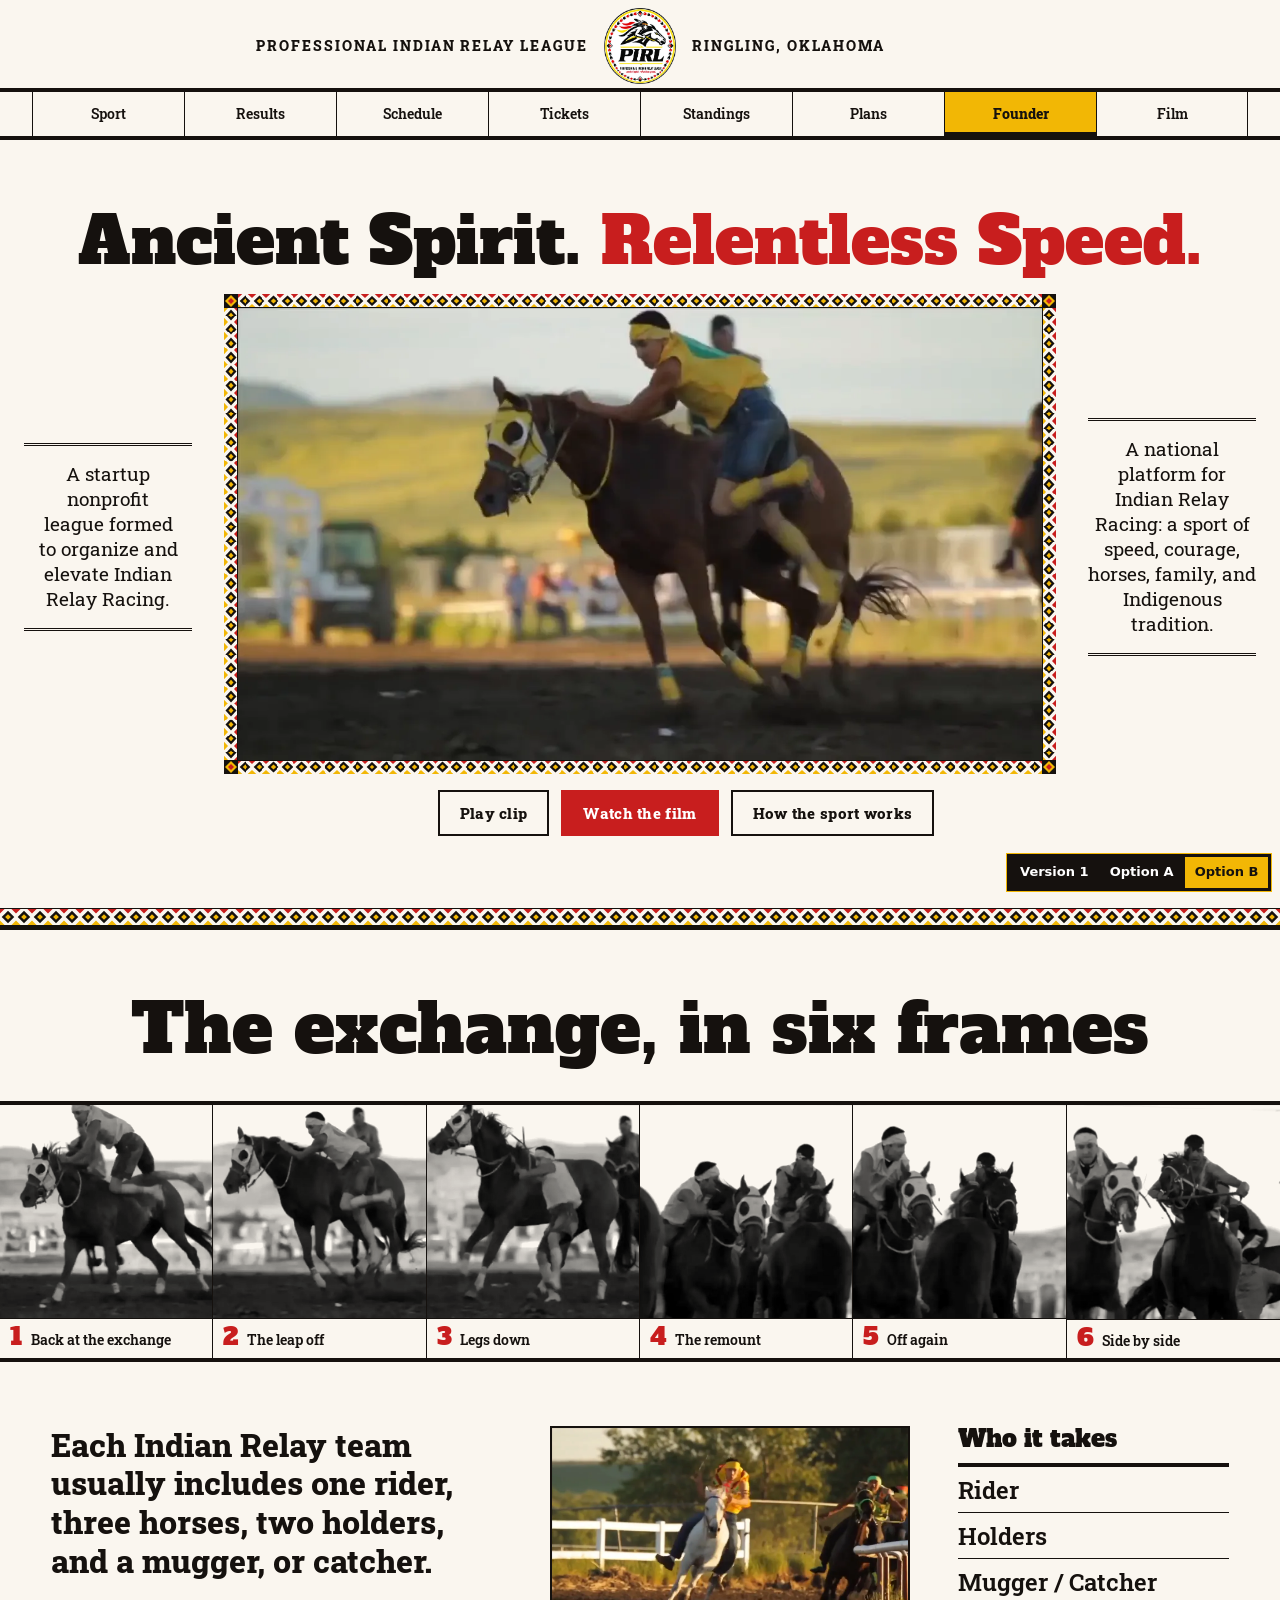
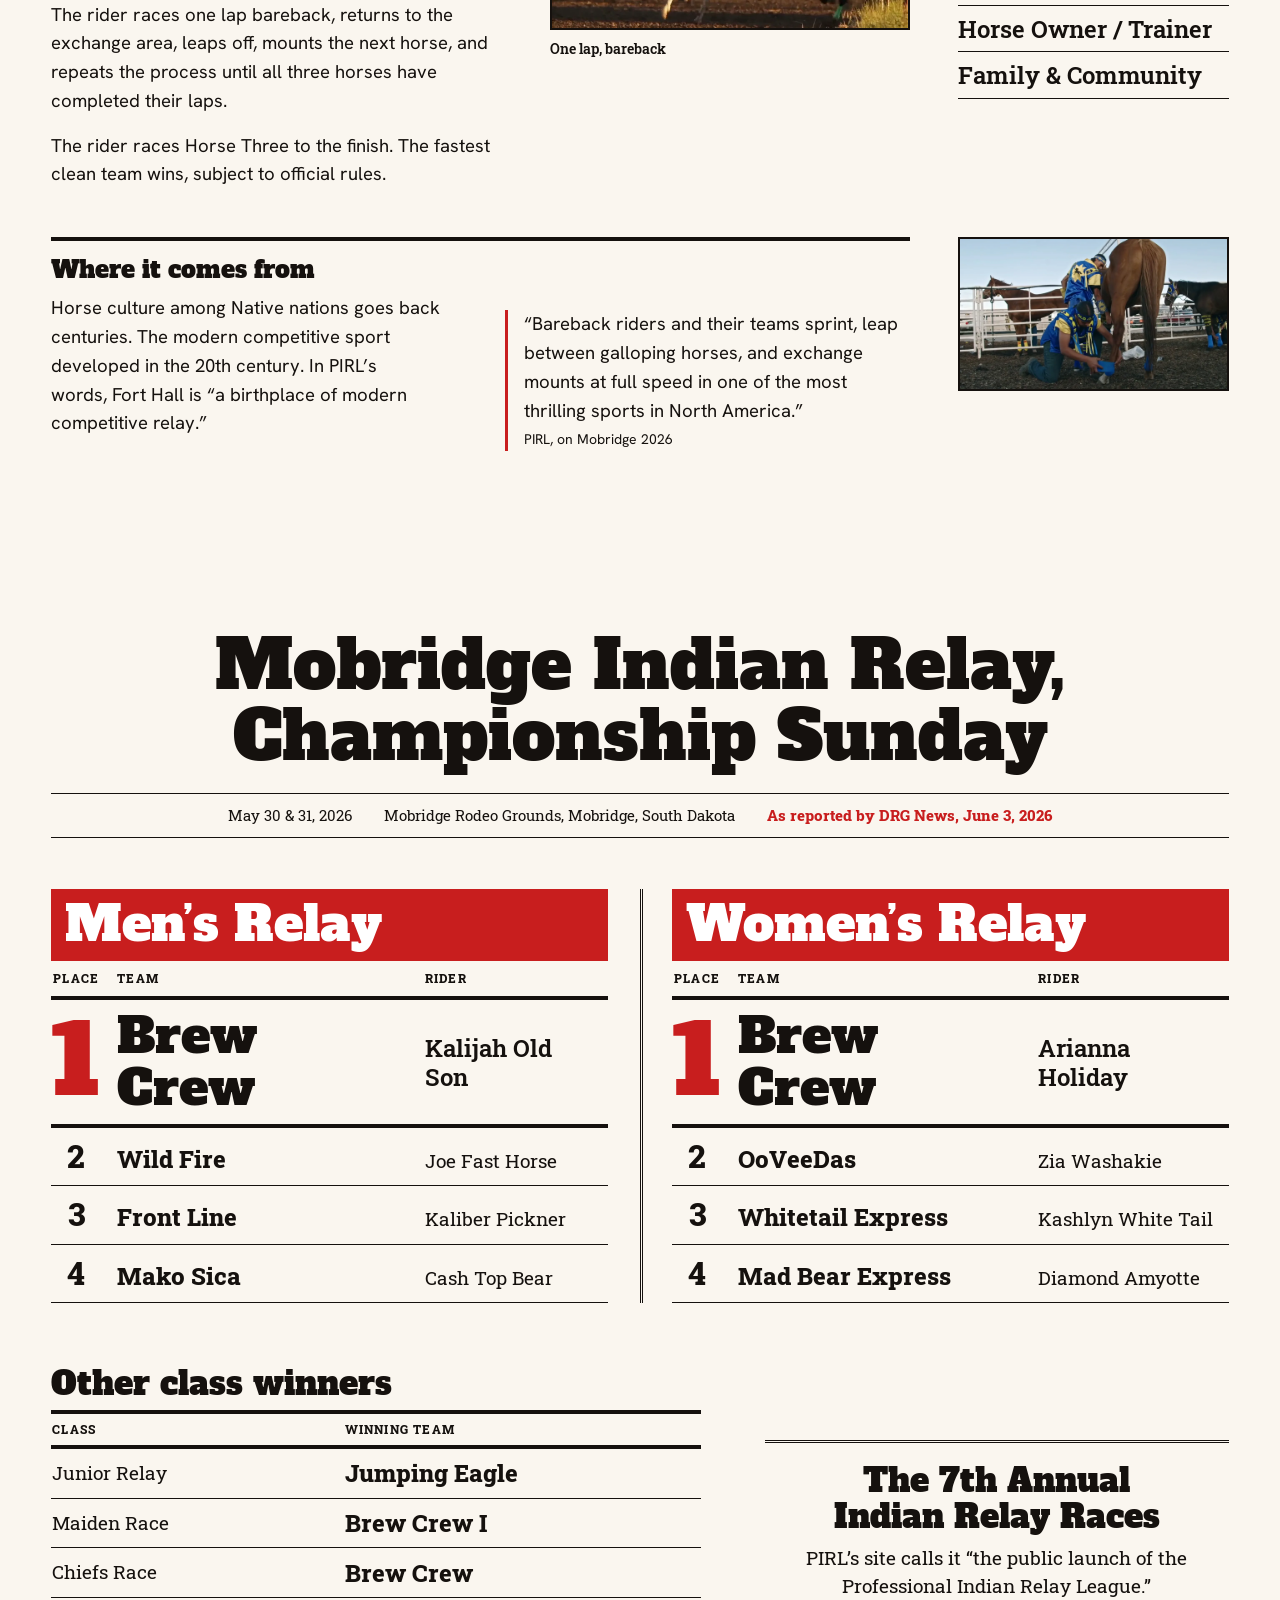
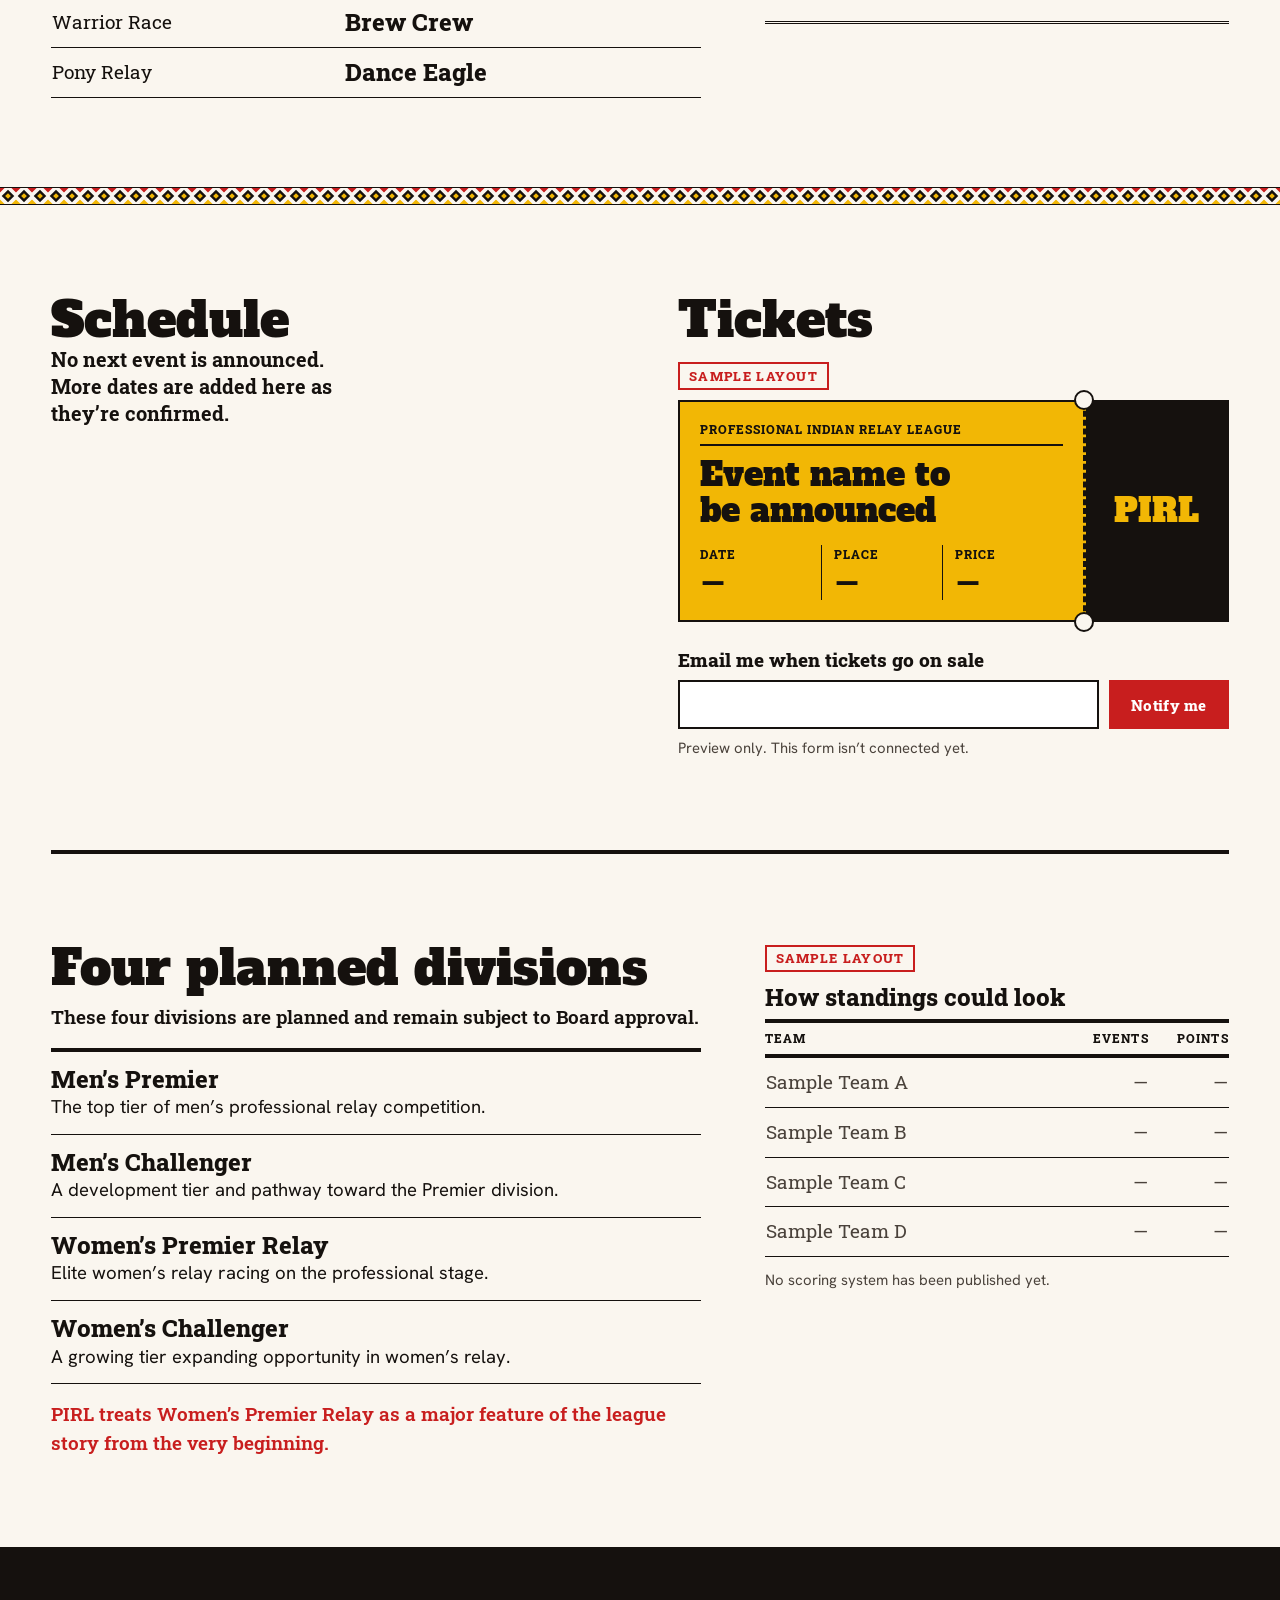
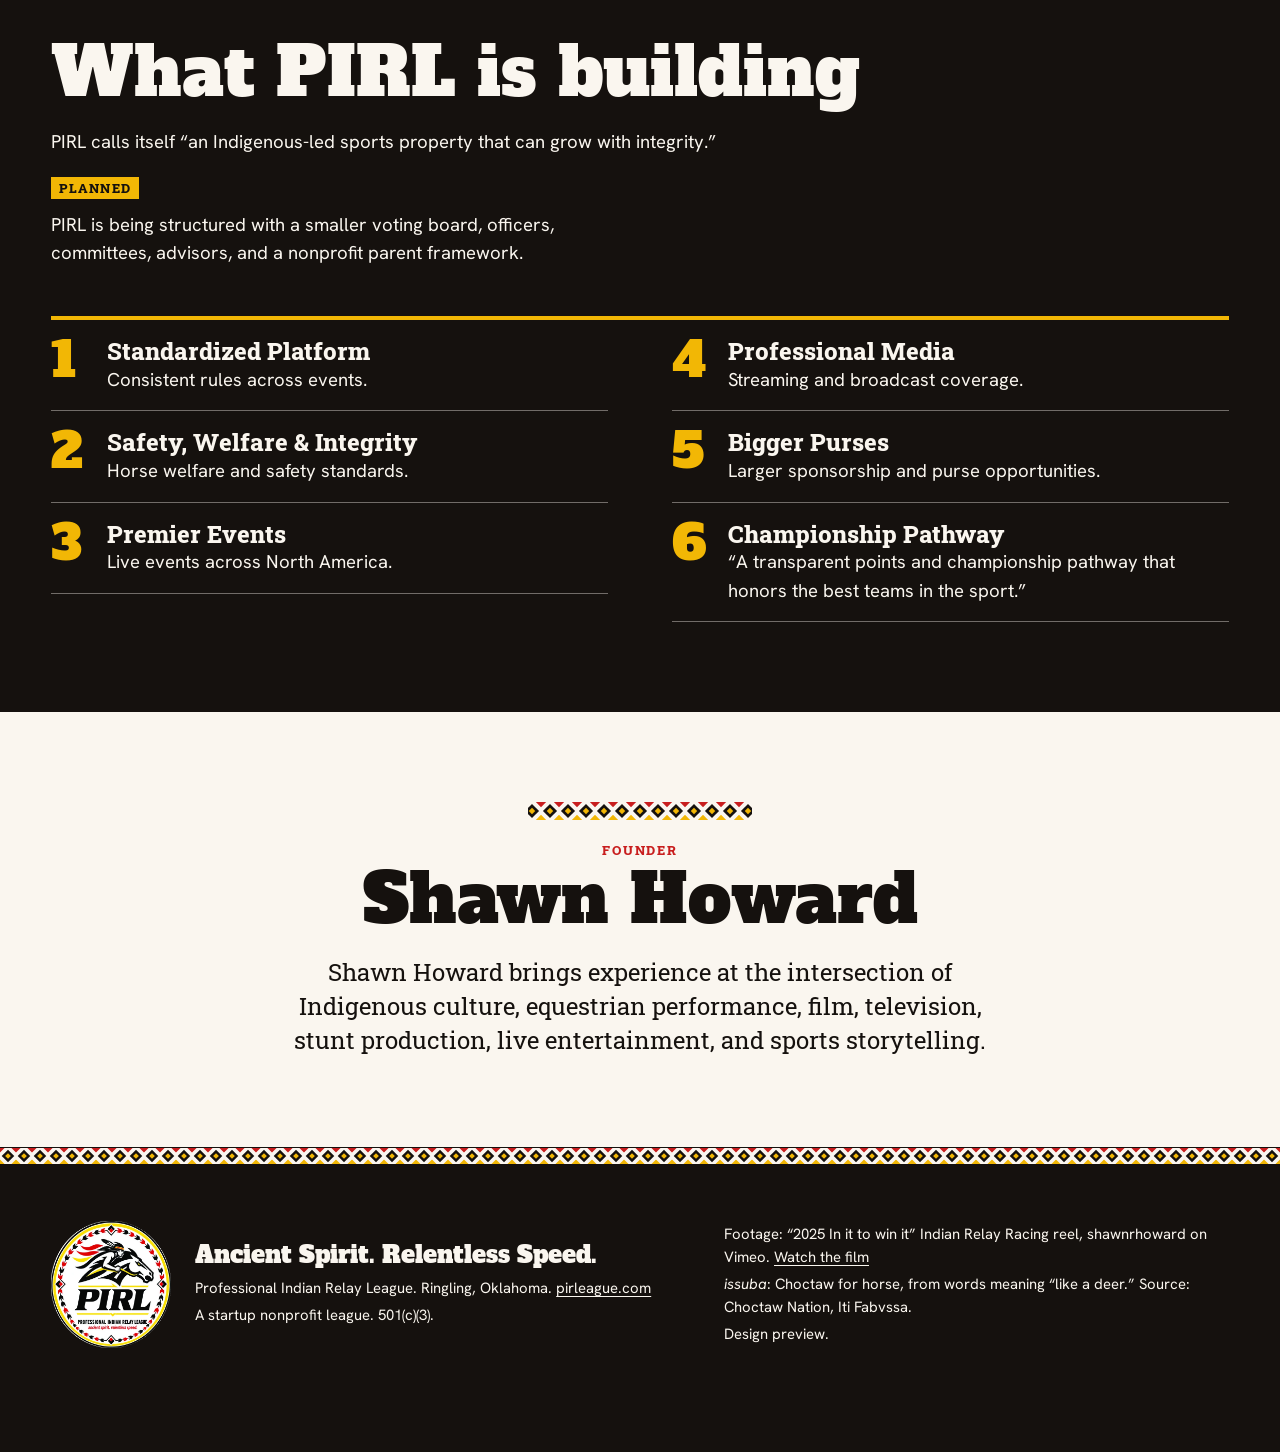
==== commit 5643b2d5: "Show the remount and race restart in Option B's six-frame exchange strip - Replace frames 4 to 6 wit" ====
--- a/option-b/index.html
+++ b/option-b/index.html
@@ -4,7 +4,7 @@
   <meta charset="utf-8">
   <meta name="viewport" content="width=device-width, initial-scale=1">
   <title>Professional Indian Relay League (PIRL): Ancient Spirit. Relentless Speed.</title>
-  <meta name="robots" content="noindex,nofollow">
+  <meta name="robots" content="noindex, nofollow">
   <meta name="description" content="A startup nonprofit league formed to organize and elevate Indian Relay Racing. Ringling, Oklahoma.">
   <meta name="theme-color" content="#FAF6EF">
   <link rel="preconnect" href="https://fonts.googleapis.com">
@@ -71,7 +71,7 @@
 
     <div class="band" aria-hidden="true"></div>
 
-    <!-- SIGNATURE: chronophotography strip. Frames are all from one continuous shot (the cut falls after f16). -->
+    <!-- SIGNATURE: chronophotography strip. Frames 1 to 3 and 4 to 6 are two shots of the same exchange sequence (the cut falls after f16). -->
     <section class="sport" id="sport" aria-labelledby="sport-title">
       <div class="sport__head wrap">
         <h2 id="sport-title">The exchange, <span class="nowrap">in six frames</span></h2>
@@ -91,17 +91,17 @@
                alt="Rider below the horse’s back with both legs reaching for the track.">
           <figcaption><b>3</b> Legs down</figcaption></figure></li>
         <li class="strip__cell"><figure>
-          <img src="../assets/img/seq/f08.webp" width="960" height="540" decoding="async"
-               alt="Rider on the ground running beside the horse, a hand still near the rein.">
-          <figcaption><b>4</b> On the ground</figcaption></figure></li>
-        <li class="strip__cell"><figure>
-          <img src="../assets/img/seq/f11.webp" width="960" height="540" decoding="async"
-               alt="Rider running clear of the bay horse as handlers in gold vests fill the left of the frame.">
-          <figcaption><b>5</b> Running clear</figcaption></figure></li>
-        <li class="strip__cell"><figure>
-          <img src="../assets/img/seq/f15.webp" width="960" height="540" decoding="async"
-               alt="Rider running toward a group of handlers gripping another horse in the foreground.">
-          <figcaption><b>6</b> Into the crowd</figcaption></figure></li>
+          <img src="../assets/img/seq/f33.webp" width="960" height="540" decoding="async"
+               alt="Rider in gold pulling up onto a fresh horse in yellow blinkers, lying low along its neck.">
+          <figcaption><b>4</b> The remount</figcaption></figure></li>
+        <li class="strip__cell"><figure>
+          <img src="../assets/img/seq/f35.webp" width="960" height="540" decoding="async"
+               alt="Rider sitting up on the fresh horse as it starts away from the handlers.">
+          <figcaption><b>5</b> Off again</figcaption></figure></li>
+        <li class="strip__cell"><figure>
+          <img src="../assets/img/seq/f40.webp" width="960" height="540" decoding="async"
+               alt="Rider in gold and a rider in green racing side by side toward the camera.">
+          <figcaption><b>6</b> Side by side</figcaption></figure></li>
       </ol>
 
       <div class="wrap sport__body">
@@ -112,9 +112,9 @@
         </div>
 
         <figure class="sport__remount">
-          <img src="../assets/img/exchange-remount.webp" width="1280" height="720" loading="lazy" decoding="async"
-               alt="Rider in gold up on a fresh horse with handlers around the rider and a second team in green alongside.">
-          <figcaption>Mounts the next horse</figcaption>
+          <img src="../assets/img/rider-grey.webp" width="1280" height="720" loading="lazy" decoding="async"
+               alt="Rider in gold on a grey horse at speed in low sun, a second rider coming up on the right.">
+          <figcaption>One lap, bareback</figcaption>
         </figure>
 
         <div class="roles">
